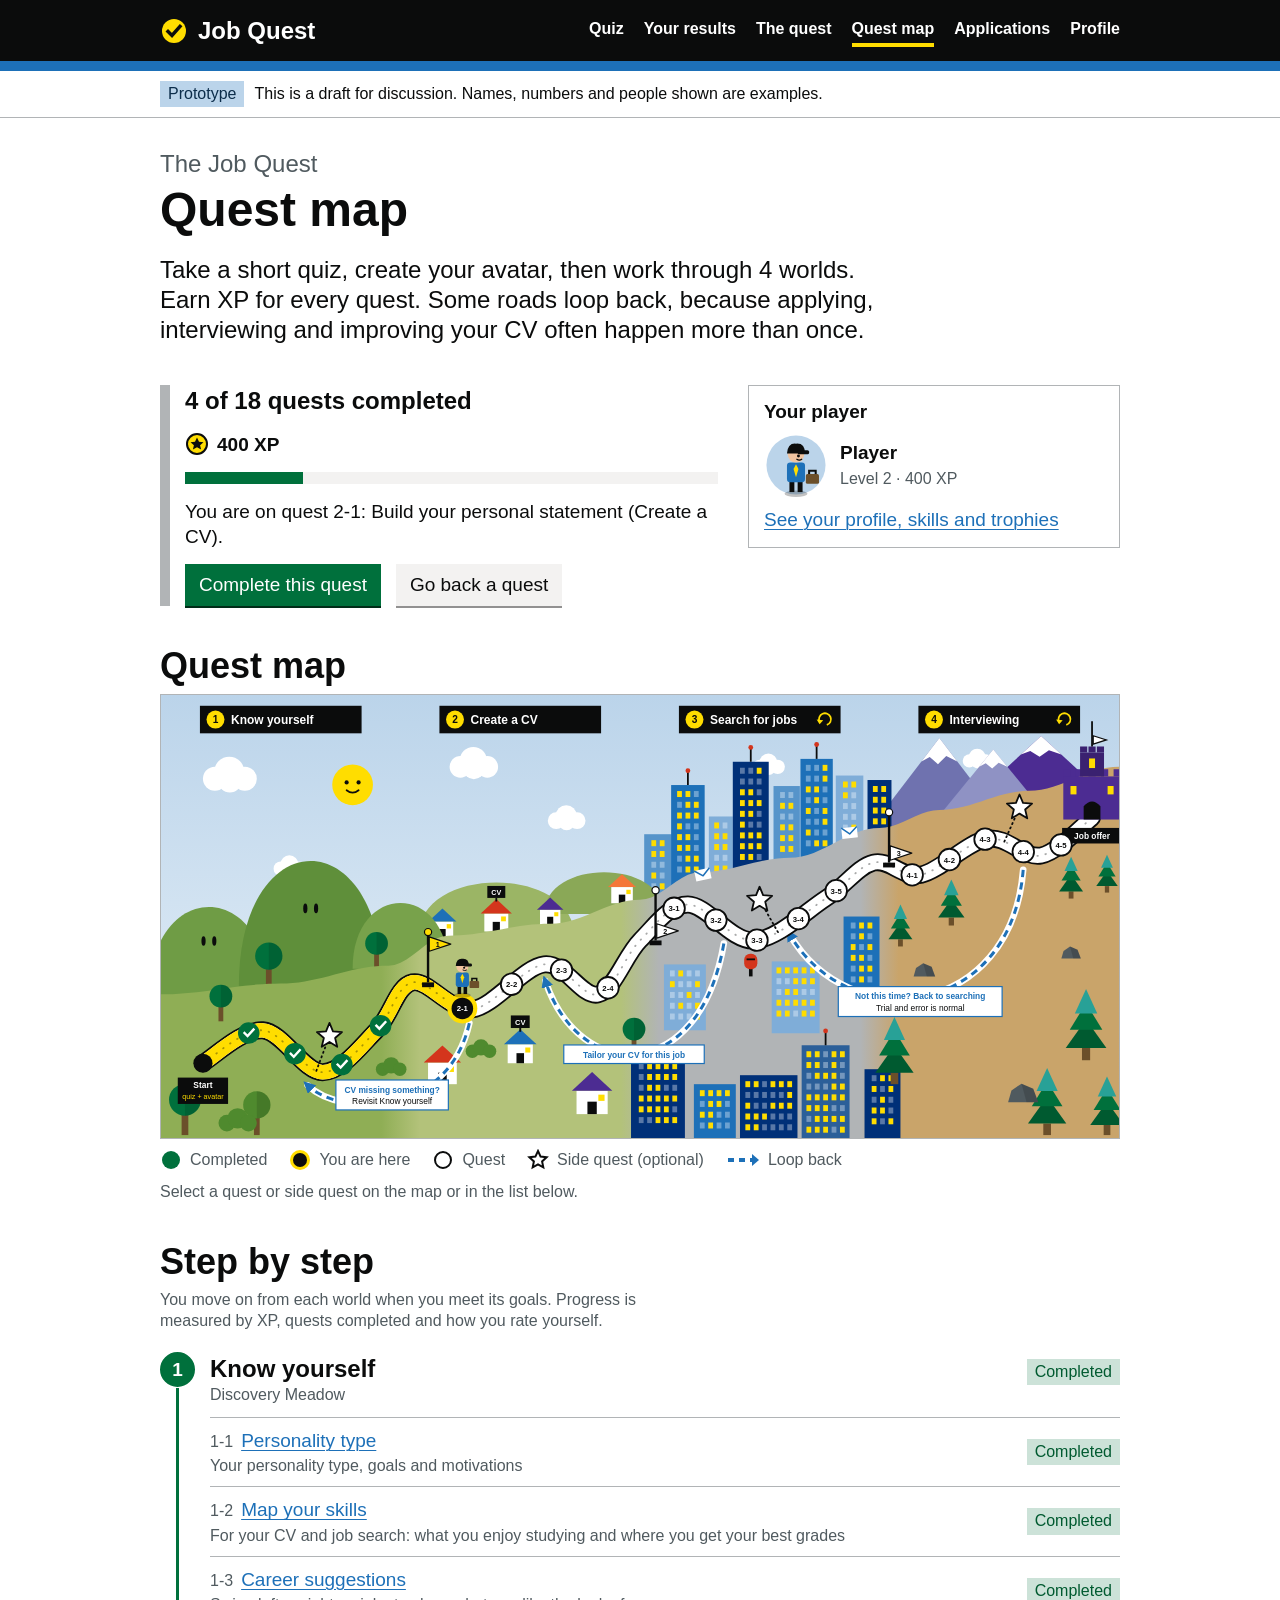
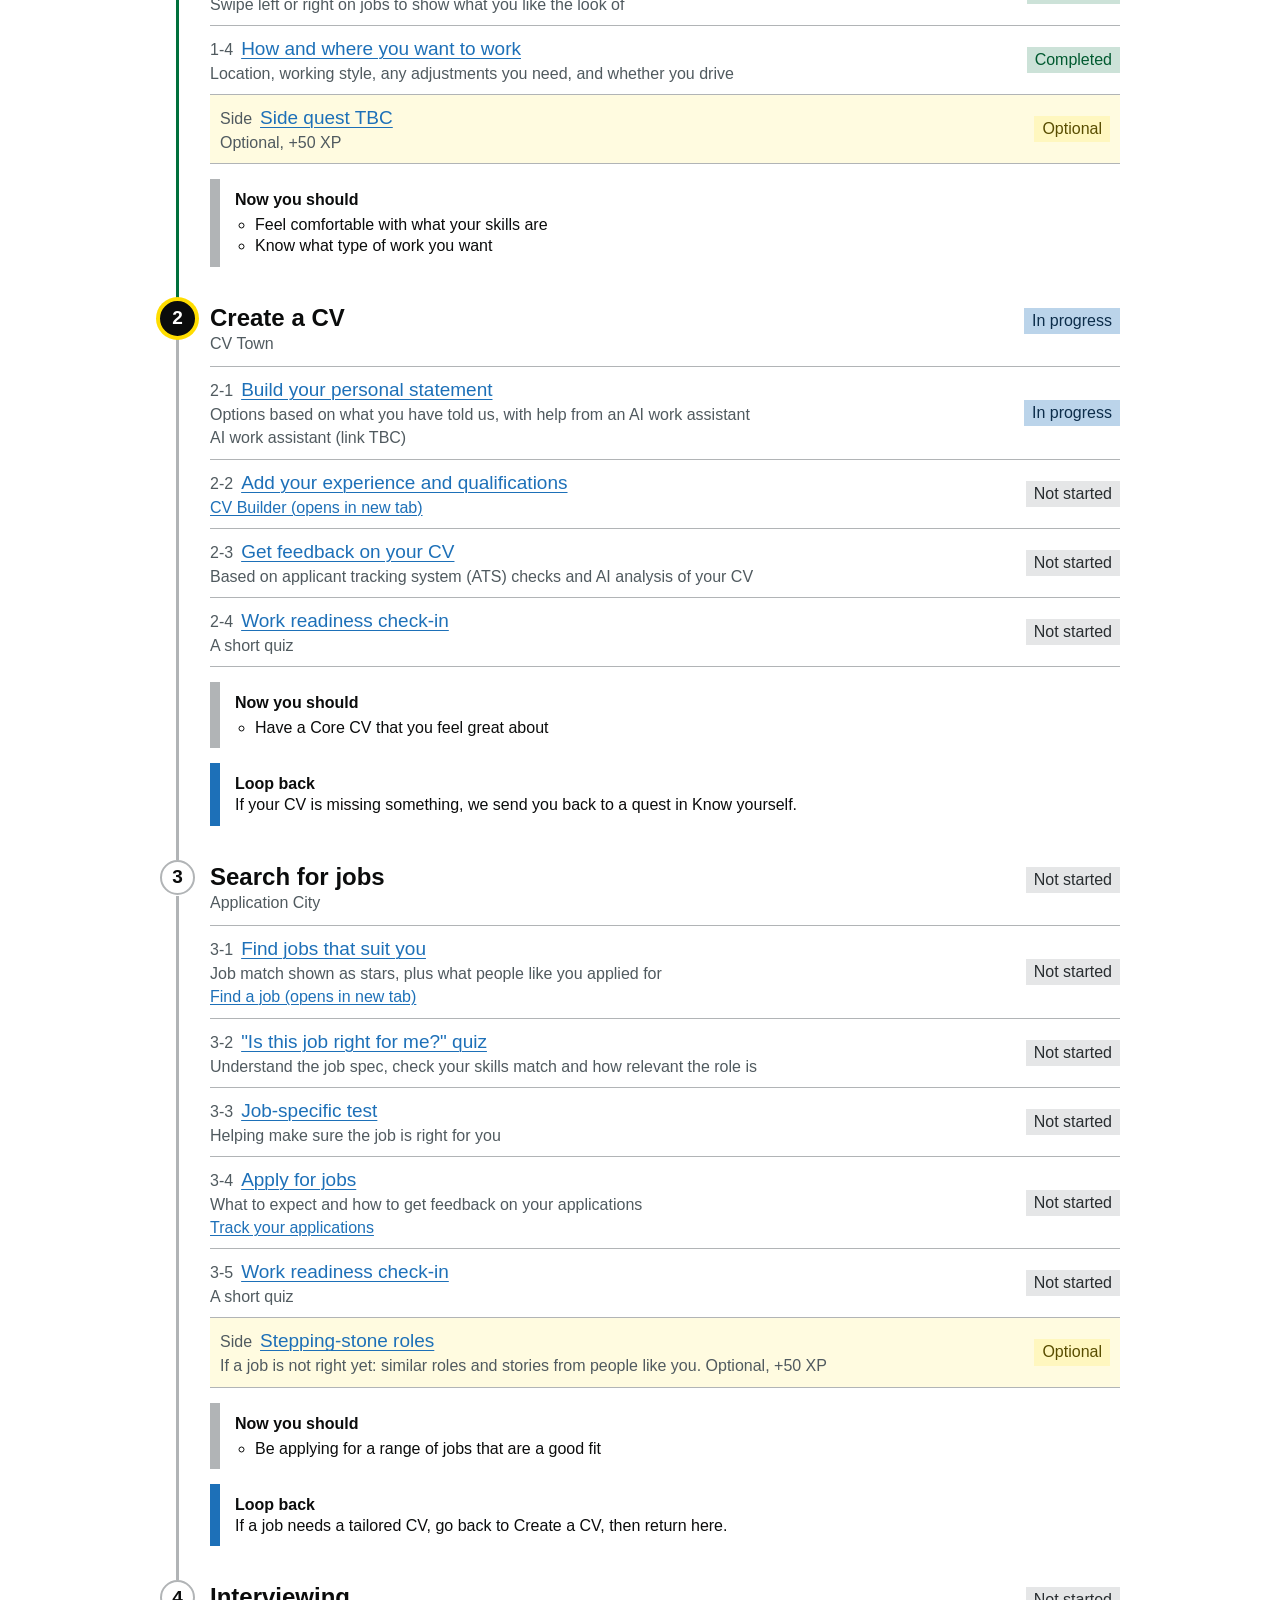
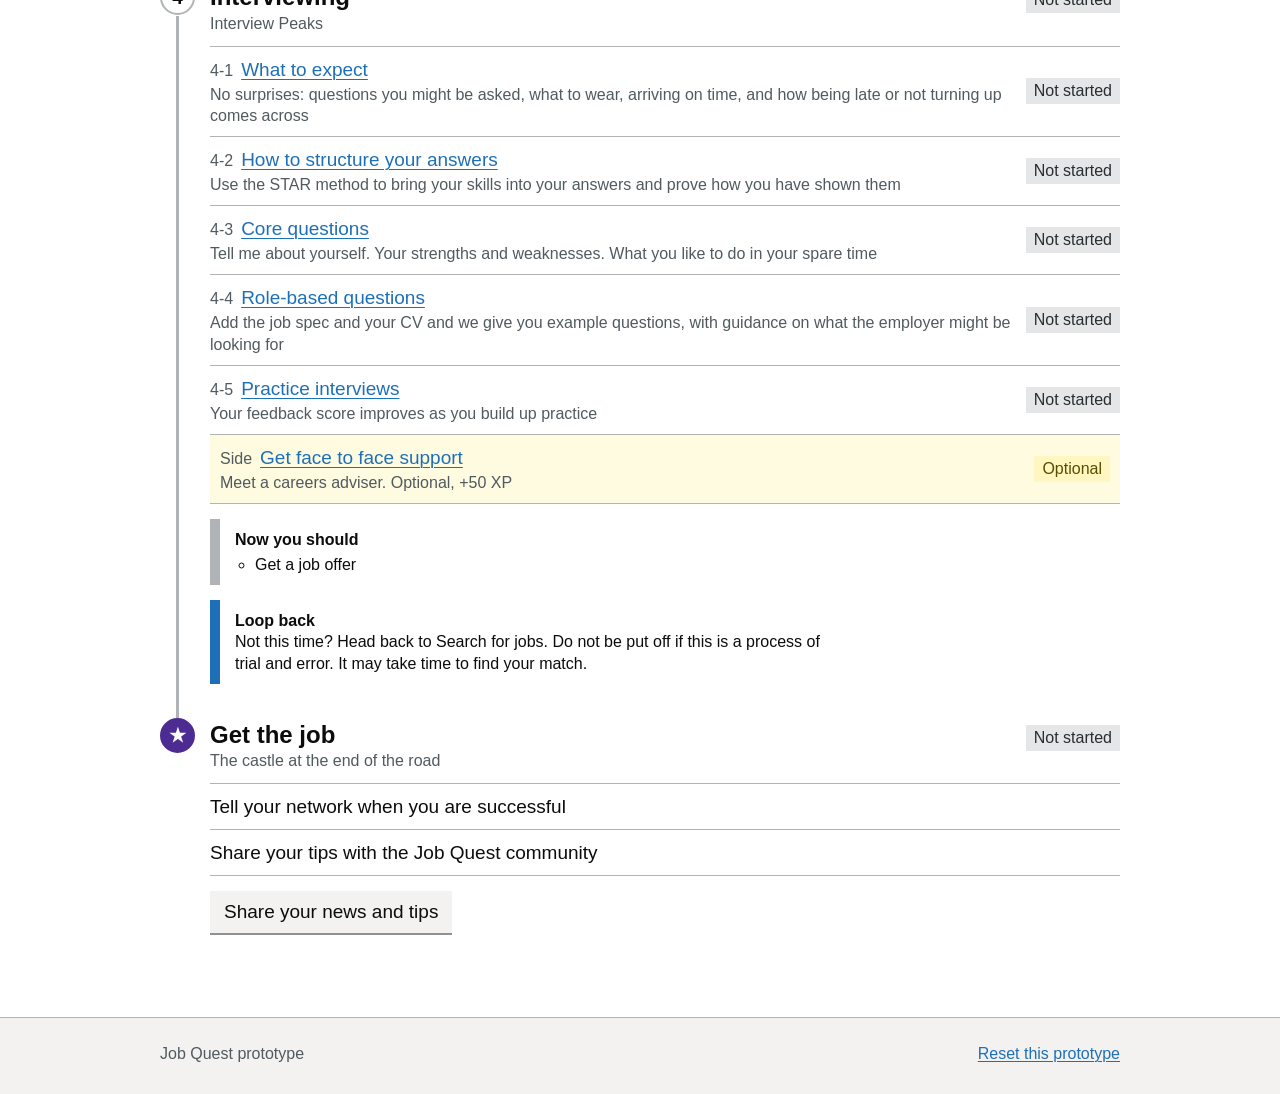
==== map.html @ 482296fd "Add Job Quest prototype Co-Authored-By: Claude Opus 5.5 <noreply@anthropic.com>" ====
<!doctype html>
<html lang="en">
<head>
<meta charset="utf-8">
<meta name="viewport" content="width=device-width, initial-scale=1, viewport-fit=cover">
<title>Quest map – Job Quest</title>
<link rel="stylesheet" href="jq.css">
<style>
/* Layout: public-service style page — black header bar, single column; "before the quest" flow, progress + leaderboard, illustrated map with loop roads, then step-by-step list. Single light theme by design. */
:root {
  --text: #0b0c0c;
  --secondary: #505a5f;
  --border: #b1b4b6;
  --bg-grey: #f3f2f1;
  --white: #ffffff;
  --link: #1d70b8;
  --focus: #ffdd00;
  --green: #00703c;
  --green-shadow: #002d18;
  --font: arial, 'Helvetica Neue', Helvetica, sans-serif;
  color-scheme: light;
}
* { box-sizing: border-box; }
body { background: var(--white); color: var(--text); font-family: var(--font); font-size: 19px; line-height: 1.32; -webkit-font-smoothing: antialiased; }
.width { max-width: 1020px; margin: 0 auto; padding-left: max(15px, env(safe-area-inset-left, 0px)); padding-right: max(15px, env(safe-area-inset-right, 0px)); }
@media (min-width: 641px) { .width { padding-left: max(30px, env(safe-area-inset-left, 0px)); padding-right: max(30px, env(safe-area-inset-right, 0px)); } }

.header { background: var(--text); color: var(--white); border-bottom: 10px solid var(--link); }
.header .width { padding-block: 14px; display: flex; flex-wrap: wrap; align-items: center; justify-content: space-between; gap: 6px 20px; }
.service { font-weight: 700; font-size: 24px; color: var(--white); display: flex; align-items: center; gap: 10px; }
.service svg { flex: none; }
.header nav { font-size: 16px; font-weight: 700; }

.phase { border-bottom: 1px solid var(--border); }
.phase .width { padding-block: 10px; display: flex; gap: 10px; align-items: baseline; font-size: 16px; }
.tag { display: inline-block; font-size: 16px; font-weight: 400; padding: 2px 8px 3px; white-space: nowrap; }
.tag.blue { background: #bbd4ea; color: #0c2d4a; }
.tag.green { background: #cce2d8; color: #005a30; }
.tag.grey { background: #e5e6e7; color: #282d30; }
.tag.yellow { background: #fff7bf; color: #594d00; }
.tag.purple { background: #dbd5e9; color: #3d2375; }

main .width { padding-block: 30px 50px; display: grid; gap: 40px; }
section { min-width: 0; }
.caption { color: var(--secondary); font-size: 24px; margin: 0 0 5px; }
h1 { font-size: clamp(32px, 5vw, 48px); line-height: 1.05; margin: 0 0 20px; font-weight: 700; text-wrap: balance; }
h2 { font-size: clamp(24px, 3.5vw, 36px); margin: 0 0 8px; line-height: 1.1; text-wrap: balance; }
.lead { font-size: 24px; line-height: 1.25; margin: 0; max-width: 30em; }
p { margin: 0; max-width: 34em; }
.body-s { font-size: 16px; color: var(--secondary); }

/* Before the quest */
.pre { list-style: none; margin: 20px 0 0; padding: 0; display: grid; grid-template-columns: repeat(auto-fit, minmax(170px, 1fr)); gap: 15px; counter-reset: pre; }
.pre > li { border-top: 5px solid var(--link); background: var(--bg-grey); padding: 12px 15px 15px; display: grid; gap: 6px; align-content: start; min-width: 0; }
.pre > li::before { counter-increment: pre; content: counter(pre); font-weight: 700; font-size: 16px; color: var(--secondary); }
.pre h3 { margin: 0; font-size: 19px; }
.pre p { font-size: 16px; }
.pre li.wide { grid-column: span 2; }
@media (max-width: 640px) { .pre li.wide { grid-column: auto; } }
.routes { list-style: none; margin: 4px 0 0; padding: 0; display: grid; gap: 6px; font-size: 16px; }
.routes li { background: var(--white); padding: 6px 10px; border-left: 4px solid var(--border); }
.routes li.quest { border-left-color: var(--focus); font-weight: 700; }
.routes span { display: block; font-weight: 400; color: var(--secondary); font-size: 14px; }

/* Progress + leaderboard */
.status { display: grid; grid-template-columns: minmax(0, 3fr) minmax(0, 2fr); gap: 30px; align-items: start; }
@media (max-width: 760px) { .status { grid-template-columns: 1fr; } }
.progress { display: grid; gap: 15px; padding-left: 15px; border-left: 10px solid var(--border); }
.progress strong.big { font-size: 24px; }
.xp { display: inline-flex; gap: 8px; align-items: center; font-weight: 700; }
.meter { height: 12px; background: var(--bg-grey); }
.meter i { display: block; height: 100%; background: var(--green); transition: width .4s ease; }
.buttons { display: flex; flex-wrap: wrap; gap: 15px; }
.btn { font-family: var(--font); font-size: 19px; line-height: 1.2; padding: 8px 12px 7px; border: 2px solid transparent; border-radius: 0; color: var(--white); background: var(--green); box-shadow: 0 2px 0 var(--green-shadow); cursor: pointer; }
.btn:hover { background: #005a30; }
.btn.secondary { background: var(--bg-grey); color: var(--text); box-shadow: 0 2px 0 #929191; }
.btn.secondary:hover { background: #dbdad9; }
.btn:active { transform: translateY(2px); box-shadow: none; }
.btn:disabled { opacity: .5; cursor: not-allowed; }
.btn:focus-visible { outline: 3px solid transparent; background: var(--focus); color: var(--text); box-shadow: 0 2px 0 var(--text); border-color: var(--focus); }

.board { border: 1px solid var(--border); padding: 15px; display: grid; gap: 10px; }
.board-head { display: flex; justify-content: space-between; align-items: baseline; gap: 10px; }
.board h3 { margin: 0; font-size: 19px; }
.board table { width: 100%; border-collapse: collapse; font-size: 16px; font-variant-numeric: tabular-nums; }
.board th, .board td { text-align: left; padding: 6px 4px; border-bottom: 1px solid var(--border); }
.board th { font-weight: 700; }
.board td.n, .board th.n { text-align: right; }
.board tr.you td { font-weight: 700; background: #fff7bf; }
.feed { list-style: none; margin: 0; padding: 0; font-size: 14px; color: var(--secondary); display: grid; gap: 4px; }

/* Map */
.map { border: 1px solid var(--border); }
.map-scroll { overflow-x: auto; -webkit-overflow-scrolling: touch; }
.map svg { display: block; width: 100%; min-width: 900px; height: auto; }
.key { display: flex; flex-wrap: wrap; gap: 8px 22px; font-size: 16px; color: var(--secondary); margin-top: 10px; }
.key span { display: inline-flex; gap: 8px; align-items: center; }
.node { cursor: pointer; }
.node:focus { outline: none; }
.node:focus-visible .ring { stroke: var(--text); stroke-width: 4; }
.hero-bob { animation: bob .9s ease-in-out infinite alternate; }
@keyframes bob { from { transform: translateY(0); } to { transform: translateY(-4px); } }

/* Step by step */
.steps { list-style: none; margin: 20px 0 0; padding: 0; }
.step { position: relative; padding: 0 0 34px 50px; }
.step::before { content: ''; position: absolute; left: 16px; top: 36px; bottom: 0; width: 3px; background: var(--border); }
.step:last-child::before { display: none; }
.step.done::before { background: var(--green); }
.num { position: absolute; left: 0; top: 0; width: 35px; height: 35px; border-radius: 50%; border: 2px solid var(--border); background: var(--white); display: grid; place-items: center; font-weight: 700; font-size: 19px; }
.step.done .num { background: var(--green); border-color: var(--green); color: var(--white); }
.step.now .num { background: var(--text); border-color: var(--text); color: var(--white); box-shadow: 0 0 0 4px var(--focus); }
.step.final .num { background: #4c2c92; border-color: #4c2c92; color: var(--white); }
.step-head { display: flex; flex-wrap: wrap; align-items: baseline; justify-content: space-between; gap: 6px 15px; min-height: 35px; padding-top: 3px; }
.step h3 { margin: 0; font-size: 24px; }
.place { color: var(--secondary); font-size: 16px; margin-top: 2px; }
.tasks { list-style: none; margin: 12px 0 0; padding: 0; border-top: 1px solid var(--border); }
.tasks li { display: flex; flex-wrap: wrap; justify-content: space-between; align-items: center; gap: 6px 15px; padding: 10px 0; border-bottom: 1px solid var(--border); }
.tasks li > span { min-width: 0; flex: 1 1 260px; }
.task-note { display: block; font-size: 16px; color: var(--secondary); margin-top: 2px; }
.tasks li.side { background: #fffbe0; padding-left: 10px; padding-right: 10px; }
.linkbtn { font: inherit; background: none; border: 0; padding: 0; color: var(--link); text-decoration: underline; text-underline-offset: .15em; text-decoration-thickness: 1px; cursor: pointer; text-align: left; }
.linkbtn:hover { color: #003078; text-decoration-thickness: 3px; }
.linkbtn:focus-visible { outline: 3px solid transparent; background: var(--focus); color: var(--text); box-shadow: 0 -2px var(--focus), 0 4px var(--text); text-decoration: none; }
.code { color: var(--secondary); font-size: 16px; margin-right: 8px; font-variant-numeric: tabular-nums; }
.inset { margin-top: 15px; padding: 10px 15px; border-left: 10px solid var(--border); font-size: 16px; }
.inset strong { display: block; margin-bottom: 4px; font-size: 16px; }
.inset ul { margin: 0; padding-left: 20px; }
.inset.loop { border-left-color: var(--link); }

.footer { background: var(--bg-grey); border-top: 1px solid var(--border); }
.footer .width { padding-block: 25px 30px; font-size: 16px; color: var(--secondary); }

@media (prefers-reduced-motion: reduce) { .hero-bob { animation: none; } .meter i { transition: none; } }
</style>
</head>
<body>

<div id="jq-top"></div>

<main>
  <div class="width">
    <div>
      <p class="caption">The Job Quest</p>
      <h1>Quest map</h1>
      <p class="lead">Take a short quiz, create your avatar, then work through 4 worlds. Earn XP for every quest. Some roads loop back, because applying, interviewing and improving your CV often happen more than once.</p>
    </div>

    <section class="status" aria-label="Your progress">
      <div class="progress" aria-live="polite">
        <strong class="big" id="p-count">4 of 16 quests completed</strong>
        <span class="xp"><svg width="24" height="24" viewBox="0 0 24 24" aria-hidden="true"><circle cx="12" cy="12" r="10" fill="#ffdd00" stroke="#0b0c0c" stroke-width="2"/><path d="M12 5.5l2 4.2 4.5.5-3.4 3 1 4.4-4.1-2.3-4.1 2.3 1-4.4-3.4-3 4.5-.5z" fill="#0b0c0c"/></svg><span id="p-xp">400 XP</span></span>
        <div class="meter" aria-hidden="true"><i id="meter"></i></div>
        <p id="p-now">You are on quest 2-1.</p>
        <div class="buttons">
          <button class="btn" id="next" type="button">Complete this quest</button>
          <button class="btn secondary" id="prev" type="button">Go back a quest</button>
        </div>
      </div>
      <div class="board">
        <div class="board-head"><h3>Your player</h3></div>
        <div id="mini"></div>
        <a href="profile.html">See your profile, skills and trophies</a>
      </div>
    </section>

    <section aria-labelledby="map-h">
      <h2 id="map-h">Quest map</h2>
      <div class="map">
        <div class="map-scroll">
          <svg id="map" viewBox="0 0 1600 740" role="img" aria-label="Illustrated map of the job seeking journey through Know yourself, Create a CV, Search for jobs and Interviewing to a job offer, with loop roads from Interviewing back to Search for jobs, from Search for jobs back to Create a CV, and from Create a CV back to Know yourself"></svg>
        </div>
      </div>
      <div class="key" aria-hidden="true">
        <span><svg width="22" height="22"><circle cx="11" cy="11" r="9" fill="#00703c"/></svg>Completed</span>
        <span><svg width="22" height="22"><circle cx="11" cy="11" r="10" fill="#ffdd00"/><circle cx="11" cy="11" r="7" fill="#0b0c0c"/></svg>You are here</span>
        <span><svg width="22" height="22"><circle cx="11" cy="11" r="8" fill="#fff" stroke="#0b0c0c" stroke-width="2"/></svg>Quest</span>
        <span><svg width="22" height="22"><path d="M11 2l2.6 5.6 6 .7-4.5 4.1 1.2 6-5.3-3-5.3 3 1.2-6L2.4 8.3l6-.7z" fill="#fff" stroke="#0b0c0c" stroke-width="2"/></svg>Side quest (optional)</span>
        <span><svg width="34" height="22"><path d="M2 11h26" stroke="#1d70b8" stroke-width="4" stroke-dasharray="6 5"/><path d="M26 5l7 6-7 6z" fill="#1d70b8"/></svg>Loop back</span>
      </div>
      <p class="body-s" style="margin-top:10px">Select a quest or side quest on the map or in the list below.</p>
    </section>

    <section aria-labelledby="steps-h">
      <h2 id="steps-h">Step by step</h2>
      <p class="body-s">You move on from each world when you meet its goals. Progress is measured by XP, quests completed and how you rate yourself.</p>
      <ol class="steps" id="steps"></ol>
    </section>
  </div>
</main>

<div id="jq-foot"></div>

<script src="jq.js"></script>
</body>
</html>
<script>
JQ.chrome('map.html');
/* ---- Edit the journey here. Add, remove or rename quests and the map re-spaces itself. ---- */
const WORLDS = JQ.WORLDS;
const FINISH = 'Job offer';
const XP_QUEST = 100, XP_SIDE = 50;

const BLACK = '#0b0c0c', YELLOW = '#ffdd00', GREEN = '#00703c', RED = '#d4351c', BLUE = '#1d70b8', PURPLE = '#4c2c92';
const FONT = "arial, 'Helvetica Neue', Helvetica, sans-serif";
const svg = document.getElementById('map');
const esc = s => String(s).replace(/&/g, '&amp;').replace(/</g, '&lt;').replace(/"/g, '&quot;');

const ROUTE = [
  [70, 615], [170, 560], [270, 630], [360, 560],
  [420, 480], [520, 525], [640, 450], [730, 500],
  [800, 410], [880, 350], [990, 410], [1110, 340],
  [1190, 280], [1270, 300], [1380, 240], [1470, 268],
  [1555, 205]
];
const TERRAIN = [[0,500],[200,482],[380,452],[480,402],[650,382],[800,342],[900,296],[1050,272],[1200,222],[1300,192],[1450,160],[1600,120]];
function topY(x) {
  for (let i = 0; i < TERRAIN.length - 1; i++) {
    const [x0, y0] = TERRAIN[i], [x1, y1] = TERRAIN[i + 1];
    if (x >= x0 && x <= x1) { const t = (1 - Math.cos(Math.PI * (x - x0) / (x1 - x0))) / 2; return y0 + (y1 - y0) * t; }
  }
  return TERRAIN[TERRAIN.length - 1][1];
}
function rng(seed) { return () => { seed |= 0; seed = seed + 0x6D2B79F5 | 0; let t = Math.imul(seed ^ seed >>> 15, 1 | seed); t = t + Math.imul(t ^ t >>> 7, 61 | t) ^ t; return ((t ^ t >>> 14) >>> 0) / 4294967296; }; }
const rand = rng(1215);

/* ---------- Flat scenery ---------- */
const puff = (x, y, s, fill, parts) => parts.map(([dx, dy, r]) => `<circle cx="${x + dx * s}" cy="${y + dy * s}" r="${r * s}" fill="${fill}"/>`).join('');
const cloud = (x, y, s = 1) => puff(x, y, s, '#ffffff', [[0,0,20],[24,-12,25],[50,0,20],[25,4,19]]);
const bush = (x, y, s = 1, fill = '#4f8a2e') => puff(x, y, s, fill, [[0,0,14],[18,-8,17],[36,0,14]]);
function hill(x, base, w, h, fill, eyes) {
  const k = h * 1.33;
  let g = `<path d="M${x - w/2},${base} C${x - w/2},${base - k} ${x + w/2},${base - k} ${x + w/2},${base} Z" fill="${fill}"/>`;
  if (eyes) g += `<ellipse cx="${x - 9}" cy="${base - h * .62}" rx="3.5" ry="8" fill="${BLACK}"/><ellipse cx="${x + 9}" cy="${base - h * .62}" rx="3.5" ry="8" fill="${BLACK}"/>`;
  return g;
}
const tree = (x, y, s = 1, fill = GREEN) => `<g transform="translate(${x},${y}) scale(${s})"><rect x="-4" y="-26" width="8" height="26" fill="#6b4f2a"/><circle cx="0" cy="-42" r="19" fill="${fill}"/><path d="M0,-61 A19,19 0 0 1 0,-23 Z" fill="#000" opacity=".12"/></g>`;
const pine = (x, y, s = 1) => `<g transform="translate(${x},${y}) scale(${s})"><rect x="-4" y="-12" width="8" height="12" fill="#6b4f2a"/><polygon points="-20,-12 0,-40 20,-12" fill="#005a30"/><polygon points="-16,-30 0,-56 16,-30" fill="${GREEN}"/><polygon points="-11,-46 0,-70 11,-46" fill="#28a197"/></g>`;
function house(x, y, s = 1, roof = RED, sign) {
  let g = `<g transform="translate(${x},${y}) scale(${s})"><rect x="-20" y="-30" width="40" height="30" fill="#ffffff"/><polygon points="-26,-30 0,-54 26,-30" fill="${roof}"/><rect x="-6" y="-16" width="12" height="16" fill="${BLACK}"/><rect x="8" y="-25" width="8" height="8" fill="${YELLOW}"/>`;
  if (sign) g += `<line x1="0" y1="-56" x2="0" y2="-50" stroke="${BLACK}" stroke-width="3"/><rect x="-15" y="-76" width="30" height="20" fill="${BLACK}"/><text x="0" y="-61" font-family="${FONT}" font-weight="700" font-size="12" text-anchor="middle" fill="#ffffff">${sign}</text>`;
  return g + '</g>';
}
function building(x, base, w, h, fill) {
  let g = `<rect x="${x - w/2}" y="${base - h}" width="${w}" height="${h}" fill="${fill}"/>`;
  const cols = Math.max(1, Math.floor((w - 10) / 14)), rows = Math.max(1, Math.floor((h - 16) / 18));
  const startX = x - (cols * 14 - 6) / 2;
  for (let r = 0; r < rows; r++) for (let c = 0; c < cols; c++) {
    const lit = rand() > .4;
    g += `<rect x="${startX + c * 14}" y="${base - h + 10 + r * 18}" width="8" height="10" fill="${lit ? YELLOW : '#ffffff'}" opacity="${lit ? 1 : .35}"/>`;
  }
  if (h > 150) g += `<line x1="${x}" y1="${base - h}" x2="${x}" y2="${base - h - 22}" stroke="${BLACK}" stroke-width="3"/><circle cx="${x}" cy="${base - h - 24}" r="4" fill="${RED}"/>`;
  return g;
}
function mountain(x, base, w, h, fill) {
  const ty = base - h;
  return `<polygon points="${x - w/2},${base} ${x},${ty} ${x + w/2},${base}" fill="${fill}"/>` +
    `<polygon points="${x - w*.13},${ty + h*.26} ${x},${ty} ${x + w*.13},${ty + h*.26} ${x + w*.05},${ty + h*.2} ${x - w*.01},${ty + h*.29} ${x - w*.07},${ty + h*.21}" fill="#ffffff"/>`;
}
const rock = (x, y, s = 1) => `<g transform="translate(${x},${y}) scale(${s})"><path d="M-18,0 L-14,-14 L-2,-22 L12,-16 L18,0 Z" fill="#505a5f"/><path d="M-2,-22 L12,-16 L18,0 L4,0 Z" fill="#000" opacity=".15"/></g>`;
const postbox = (x, y) => `<g transform="translate(${x},${y})"><rect x="-3" y="-14" width="6" height="14" fill="${BLACK}"/><rect x="-11" y="-38" width="22" height="26" rx="10" fill="${RED}"/><rect x="-7" y="-30" width="14" height="3" fill="${BLACK}"/></g>`;
const envelope = (x, y, r = 0) => `<g transform="translate(${x},${y}) rotate(${r})"><rect x="-13" y="-9" width="26" height="18" fill="#ffffff"/><path d="M-13,-9 L0,2 L13,-9" fill="none" stroke="${BLUE}" stroke-width="2.5" stroke-linejoin="round"/></g>`;
const sun = (x, y) => `<circle cx="${x}" cy="${y}" r="34" fill="${YELLOW}"/><circle cx="${x - 10}" cy="${y - 4}" r="3.5" fill="${BLACK}"/><circle cx="${x + 10}" cy="${y - 4}" r="3.5" fill="${BLACK}"/><path d="M${x - 10},${y + 9} Q${x},${y + 17} ${x + 10},${y + 9}" fill="none" stroke="${BLACK}" stroke-width="3" stroke-linecap="round"/>`;
function starPts(cx, cy, R, r = R * .45) {
  let p = [];
  for (let i = 0; i < 10; i++) { const a = -Math.PI / 2 + i * Math.PI / 5, rr = i % 2 ? r : R; p.push(`${(cx + rr * Math.cos(a)).toFixed(1)},${(cy + rr * Math.sin(a)).toFixed(1)}`); }
  return p.join(' ');
}

function castle(x, base, raised) {
  const b = PURPLE, d = '#3a2170';
  let g = `<g transform="translate(${x},${base})">`;
  g += `<rect x="-48" y="-72" width="96" height="72" fill="${b}"/>`;
  for (let i = 0; i < 5; i++) g += `<rect x="${-48 + i * 21}" y="-84" width="12" height="12" fill="${b}"/>`;
  g += `<rect x="-20" y="-112" width="40" height="40" fill="${d}"/>`;
  for (let i = 0; i < 3; i++) g += `<rect x="${-20 + i * 14}" y="-122" width="12" height="10" fill="${d}"/>`;
  g += `<path d="M-14,0 L-14,-22 Q0,-38 14,-22 L14,0 Z" fill="${BLACK}"/>`;
  g += `<rect x="-36" y="-56" width="10" height="14" fill="${YELLOW}"/><rect x="26" y="-56" width="10" height="14" fill="${YELLOW}"/><rect x="-5" y="-102" width="10" height="16" fill="${YELLOW}"/>`;
  g += `<line x1="0" y1="-122" x2="0" y2="-164" stroke="${BLACK}" stroke-width="3"/>`;
  g += raised ? `<polygon points="2,-164 34,-154 2,-144" fill="${YELLOW}" stroke="${BLACK}" stroke-width="2"/>` : `<polygon points="2,-140 24,-133 2,-126" fill="#ffffff" stroke="${BLACK}" stroke-width="2"/>`;
  return g + '</g>';
}
function flagpole(x, y, raised, n) {
  const fy = raised ? -82 : -34;
  return `<g transform="translate(${x},${y})"><rect x="-10" y="-6" width="20" height="8" fill="${BLACK}"/>` +
    `<line x1="0" y1="-6" x2="0" y2="-86" stroke="${BLACK}" stroke-width="4"/><circle cx="0" cy="-90" r="6" fill="${raised ? YELLOW : '#ffffff'}" stroke="${BLACK}" stroke-width="2"/>` +
    `<polygon points="2,${fy} 38,${fy + 12} 2,${fy + 24}" fill="${raised ? YELLOW : '#ffffff'}" stroke="${BLACK}" stroke-width="2" stroke-linejoin="round"/>` +
    `<text x="13" y="${fy + 17}" font-family="${FONT}" font-weight="700" font-size="12" fill="${BLACK}">${n}</text></g>`;
}
function banner(cx, n, name, loop) {
  const w = 270, h = 46, x = cx - w / 2, y = 18;
  let g = `<rect x="${x}" y="${y}" width="${w}" height="${h}" fill="${BLACK}"/>` +
    `<circle cx="${x + 26}" cy="${y + h/2}" r="15" fill="${YELLOW}"/>` +
    `<text x="${x + 26}" y="${y + h/2 + 6}" font-family="${FONT}" font-weight="700" font-size="17" text-anchor="middle" fill="${BLACK}">${n}</text>` +
    `<text x="${x + 52}" y="${y + h/2 + 7}" font-family="${FONT}" font-weight="700" font-size="20" fill="#ffffff">${name}</text>`;
  if (loop) g += `<g transform="translate(${x + w - 26},${y + h/2})"><path d="M-9,4 A10,10 0 1 1 3,9" fill="none" stroke="${YELLOW}" stroke-width="3"/><path d="M-14,0 L-9,8 L-3,1 Z" fill="${YELLOW}"/></g>`;
  return g;
}
function hero(x, y) {
  return `<g transform="translate(${x},${y - 18})"><g class="hero-bob">` + JQ.figure(JQ.avatar()) + `</g></g>`;
}

/* Loop roads: dashed blue arcs back to an earlier world */
const LOOPS = [
  { d: 'M1440,292 C1420,540 1150,570 1050,400', label: ['Not this time? Back to searching', 'Trial and error is normal'], at: [1268, 512] },
  { d: 'M940,415 C900,650 700,650 642,478', label: ['Tailor your CV for this job'], at: [790, 600] },
  { d: 'M515,548 C480,705 300,705 245,652', label: ['CV missing something?', 'Revisit Know yourself'], at: [386, 668] },
];
function pill(cx, cy, lines) {
  const w = Math.max(...lines.map(l => l.length)) * 7.8 + 24, h = lines.length * 19 + 12;
  let g = `<rect x="${cx - w/2}" y="${cy - h/2}" width="${w}" height="${h}" fill="#ffffff" stroke="${BLUE}" stroke-width="2"/>`;
  lines.forEach((l, i) => g += `<text x="${cx}" y="${cy - h/2 + 21 + i * 19}" font-family="${FONT}" font-weight="${i ? 400 : 700}" font-size="14" text-anchor="middle" fill="${i ? BLACK : BLUE}">${l}</text>`);
  return g;
}

/* ---------- Road geometry ---------- */
function seg(i) {
  const p0 = ROUTE[Math.max(0, i - 1)], p1 = ROUTE[i], p2 = ROUTE[i + 1], p3 = ROUTE[Math.min(ROUTE.length - 1, i + 2)];
  const c1 = [p1[0] + (p2[0] - p0[0]) / 6, p1[1] + (p2[1] - p0[1]) / 6];
  const c2 = [p2[0] - (p3[0] - p1[0]) / 6, p2[1] - (p3[1] - p1[1]) / 6];
  return `C${c1[0].toFixed(1)},${c1[1].toFixed(1)} ${c2[0].toFixed(1)},${c2[1].toFixed(1)} ${p2[0]},${p2[1]}`;
}
const worldD = WORLDS.map((_, k) => { let d = `M${ROUTE[4 * k][0]},${ROUTE[4 * k][1]}`; for (let i = 4 * k; i < 4 * k + 4; i++) d += ' ' + seg(i); return d; });
const fullD = `M${ROUTE[0][0]},${ROUTE[0][1]} ` + ROUTE.slice(0, -1).map((_, i) => seg(i)).join(' ');

function groundPath() { let d = `M0,${topY(0)}`; for (let x = 10; x <= 1600; x += 10) d += ` L${x},${topY(x).toFixed(1)}`; return d; }
function staticLayer() {
  const T = topY;
  let g = `<defs><linearGradient id="sky" x1="0" y1="0" x2="0" y2="1"><stop offset="0" stop-color="#bbd4ea"/><stop offset="1" stop-color="#eaf2f9"/></linearGradient>` +
    `<linearGradient id="ground" x1="0" y1="0" x2="1" y2="0">` +
    WORLDS.map((w, k) => `<stop offset="${k / 4 + (k ? .02 : 0)}" stop-color="${w.ground}"/><stop offset="${(k + 1) / 4 - (k < 3 ? .02 : 0)}" stop-color="${w.ground}"/>`).join('') +
    `</linearGradient><marker id="arrow" viewBox="0 0 10 10" refX="5" refY="5" markerWidth="4" markerHeight="4" orient="auto-start-reverse"><path d="M0,0 L10,5 L0,10 z" fill="${BLUE}"/></marker></defs>`;
  g += `<rect width="1600" height="740" fill="url(#sky)"/>`;
  g += sun(320, 150);
  g += cloud(90, 140) + cloud(500, 120, .9) + cloud(660, 210, .7) + cloud(1000, 120, .6) + cloud(1350, 110, .55) + cloud(200, 290, .6);

  g += mountain(1300, T(1300) + 30, 230, 150, '#6f72af') + mountain(1470, T(1470) + 30, 260, 120, PURPLE) + mountain(1390, T(1390) + 30, 180, 110, '#8f92c4');
  [[830,46,120,'#5694ca'],[880,56,170,BLUE],[935,40,110,'#7fadd8'],[985,60,190,'#003078'],[1045,44,140,'#5694ca'],[1095,54,175,BLUE],[1150,46,120,'#7fadd8'],[1200,40,100,'#003078']]
    .forEach(([x, w, h, c]) => { g += building(x, T(x) + 20, w, Math.min(h, T(x) + 20 - 100), c); });
  g += hill(560, T(560) + 10, 260, 90, '#9bb565') + hill(740, T(740) + 10, 200, 70, '#8aa857');
  g += house(470, T(470) + 2, .9, BLUE) + house(560, T(560) + 2, 1, RED, 'CV') + house(650, T(650) + 2, .85, PURPLE) + house(770, T(770) + 2, .9, '#f47738');
  g += hill(80, T(80) + 10, 200, 150, '#6f9c45', true) + hill(250, T(250) + 10, 240, 210, '#5f8f3a', true) + hill(400, T(400) + 10, 160, 110, '#78a24b');
  g += tree(180, T(180) + 4, 1.2) + tree(360, T(360) + 4, 1);

  g += `<path d="${groundPath()} L1600,740 L0,740 Z" fill="url(#ground)"/>`;

  g += tree(100, 545) + tree(40, 735, 1.4) + tree(160, 735, 1.2, '#4f8a2e');
  g += bush(110, 715) + bush(370, 625, .8);
  g += house(470, 650, 1.2, RED) + house(600, 615, 1.05, BLUE, 'CV') + house(720, 700, 1.3, PURPLE);
  g += tree(790, 600) + bush(520, 595, .8);
  [[875,560,70,110,'#7fadd8'],[1060,565,80,120,'#7fadd8'],[1170,520,60,150,BLUE]].forEach(([x, b, w, h, c]) => g += building(x, b, w, h, c));
  [[830,745,90,140,'#003078'],[925,745,70,95,BLUE],[1015,745,96,110,'#003078'],[1110,745,80,160,'#2b5f99'],[1205,745,60,120,'#003078']].forEach(([x, b, w, h, c]) => g += building(x, b, w, h, c));
  g += postbox(985, 470) + envelope(905, 300, -12) + envelope(1150, 230, -6);
  g += pine(1235, 420) + pine(1320, 385, 1.1) + pine(1520, 340) + pine(1580, 330, .9);
  g += pine(1225, 650, 1.6) + pine(1545, 610, 1.7) + pine(1480, 735, 1.6) + pine(1580, 735, 1.4);
  g += rock(1275, 470) + rock(1520, 440, .9) + rock(1440, 680, 1.4);

  // Loop roads (under the main road so their ends tuck in)
  LOOPS.forEach(l => {
    g += `<path d="${l.d}" fill="none" stroke="#ffffff" stroke-width="11" stroke-linecap="round"/>`;
    g += `<path d="${l.d}" fill="none" stroke="${BLUE}" stroke-width="5" stroke-dasharray="12 9" marker-end="url(#arrow)"/>`;
  });

  g += `<path d="${fullD}" fill="none" stroke="${BLACK}" stroke-width="30" stroke-linecap="round"/>`;
  g += `<path d="${fullD}" fill="none" stroke="#ffffff" stroke-width="24" stroke-linecap="round"/>`;
  g += `<path id="trail" d="${fullD}" fill="none" stroke="${YELLOW}" stroke-width="24" stroke-linecap="round"/>`;
  g += `<path d="${fullD}" fill="none" stroke="${BLACK}" stroke-width="3" stroke-linecap="round" stroke-dasharray="1 13" opacity=".35"/>`;
  worldD.forEach((d, k) => g += `<path id="seg-${k}" d="${d}" fill="none" stroke="none"/>`);

  LOOPS.forEach(l => g += pill(l.at[0], l.at[1], l.label));

  const [sx, sy] = ROUTE[0];
  g += `<circle cx="${sx}" cy="${sy}" r="16" fill="${BLACK}"/><rect x="${sx - 42}" y="${sy + 24}" width="84" height="44" fill="${BLACK}"/>` +
    `<text x="${sx}" y="${sy + 42}" font-family="${FONT}" font-weight="700" font-size="14" text-anchor="middle" fill="#ffffff">Start</text>` +
    `<text x="${sx}" y="${sy + 60}" font-family="${FONT}" font-size="12" text-anchor="middle" fill="${YELLOW}">quiz + avatar</text>`;
  WORLDS.forEach((w, k) => g += banner(200 + 400 * k, k + 1, w.name, !!w.loop && k > 1));
  return g;
}
svg.innerHTML = staticLayer() + '<g id="dyn"></g>';

/* ---------- Quest positions ---------- */
const stages = [], sides = [];
const segLen = WORLDS.map((_, k) => document.getElementById('seg-' + k).getTotalLength());
const offsets = segLen.map((_, k) => segLen.slice(0, k).reduce((a, b) => a + b, 0));
WORLDS.forEach((w, k) => {
  const path = document.getElementById('seg-' + k), n = w.stages.length, L = segLen[k];
  w.stages.forEach((st, i) => {
    const local = L * (i + 1) / (n + 1), p = path.getPointAtLength(local);
    stages.push({ world: k, i, name: st.name, x: p.x, y: p.y, at: offsets[k] + local, code: `${k + 1}-${i + 1}` });
  });
  w.side.forEach((sq, j) => {
    const l = L * sq.at, p = path.getPointAtLength(l), q = path.getPointAtLength(Math.min(L, l + 2));
    let nx = -(q.y - p.y), ny = q.x - p.x; const m = Math.hypot(nx, ny) || 1; nx /= m; ny /= m;
    if (ny > 0) { nx = -nx; ny = -ny; }
    sides.push({ world: k, j, name: sq.name, rx: p.x, ry: p.y, x: p.x + nx * 62, y: p.y + ny * 62, id: `s${k}-${j}` });
  });
});
const TOTAL = stages.length;
const trail = document.getElementById('trail');
const fullLen = trail.getTotalLength();

let cur = 4, sideDone = new Set();
try {
  const s = parseInt(localStorage.getItem('jq-gov2-cur'), 10); if (s >= 0 && s <= TOTAL) cur = s;
  const sd = JSON.parse(localStorage.getItem('jq-gov2-side') || '[]'); if (Array.isArray(sd)) sideDone = new Set(sd);
} catch (e) {}

const worldStatus = k => {
  const idx = stages.map((s, i) => s.world === k ? i : -1).filter(i => i >= 0);
  if (idx.every(i => i < cur)) return 'done';
  if (idx.some(i => i <= cur)) return 'now';
  return 'todo';
};
const TAGS = { done: '<strong class="tag green">Completed</strong>', now: '<strong class="tag blue">In progress</strong>', todo: '<strong class="tag grey">Not started</strong>' };
const xp = () => cur * XP_QUEST + sideDone.size * XP_SIDE;


function go(i) { cur = i; render(); }
function toggleSide(id) { sideDone.has(id) ? sideDone.delete(id) : sideDone.add(id); render(); }

function render() {
  try { localStorage.setItem('jq-gov2-cur', cur); localStorage.setItem('jq-gov2-side', JSON.stringify([...sideDone])); } catch (e) {}
  const at = cur >= TOTAL ? fullLen : stages[cur].at;
  trail.setAttribute('stroke-dasharray', `${at} ${fullLen + 40}`);

  let g = '';
  WORLDS.forEach((w, k) => {
    if (k === WORLDS.length - 1) return;
    const [x, y] = ROUTE[4 * (k + 1)];
    g += flagpole(x + 26, y + 6, worldStatus(k) === 'done', k + 1);
  });
  g += castle(1555, 208, cur >= TOTAL);
  g += `<rect x="1505" y="222" width="100" height="26" fill="${cur >= TOTAL ? YELLOW : BLACK}"/><text x="1555" y="240" font-family="${FONT}" font-weight="700" font-size="14" text-anchor="middle" fill="${cur >= TOTAL ? BLACK : '#ffffff'}">${FINISH}</text>`;

  sides.forEach(s => {
    const done = sideDone.has(s.id);
    g += `<line x1="${s.rx}" y1="${s.ry}" x2="${s.x}" y2="${s.y}" stroke="${BLACK}" stroke-width="3" stroke-dasharray="2 6" stroke-linecap="round"/>`;
    g += `<g class="node" data-side="${s.id}" tabindex="0" role="button" aria-label="Side quest: ${esc(s.name)}${done ? ' (completed)' : ''}"><title>Side quest: ${esc(s.name)}</title>`;
    g += `<polygon class="ring" points="${starPts(s.x, s.y, 22)}" fill="${done ? YELLOW : '#ffffff'}" stroke="${BLACK}" stroke-width="3" stroke-linejoin="round"/></g>`;
  });

  stages.forEach((s, idx) => {
    const state = idx < cur ? 'done' : idx === cur ? 'now' : 'todo';
    g += `<g class="node" data-i="${idx}" tabindex="0" role="button" aria-label="Quest ${s.code}: ${esc(s.name)}${state === 'done' ? ' (completed)' : state === 'now' ? ' (you are here)' : ''}"><title>${s.code} ${esc(s.name)}</title>`;
    if (state === 'now') g += `<circle cx="${s.x}" cy="${s.y}" r="25" fill="${YELLOW}"/>`;
    const fill = state === 'done' ? GREEN : state === 'now' ? BLACK : '#ffffff';
    g += `<circle class="ring" cx="${s.x}" cy="${s.y}" r="18" fill="${fill}" stroke="${BLACK}" stroke-width="${state === 'todo' ? 3 : 0}"/>`;
    g += state === 'done'
      ? `<path d="M${s.x - 7},${s.y} l5,5 l10,-11" fill="none" stroke="#ffffff" stroke-width="4" stroke-linecap="square" pointer-events="none"/>`
      : `<text x="${s.x}" y="${s.y + 5}" font-family="${FONT}" font-weight="700" font-size="13" text-anchor="middle" fill="${state === 'now' ? '#ffffff' : BLACK}" pointer-events="none">${s.code}</text>`;
    g += `</g>`;
  });
  const hp = cur >= TOTAL ? { x: 1555, y: 196 } : stages[cur];
  g += `<g pointer-events="none">${hero(hp.x, hp.y - 22)}</g>`;
  document.getElementById('dyn').innerHTML = g;

  // Progress
  document.getElementById('p-count').textContent = `${cur} of ${TOTAL} quests completed`;
  document.getElementById('p-xp').textContent = `${xp()} XP`;
  document.getElementById('meter').style.width = (cur / TOTAL * 100) + '%';
  document.getElementById('p-now').textContent = cur >= TOTAL
    ? 'You have completed every quest. Well done, the job offer is yours.'
    : `You are on quest ${stages[cur].code}: ${stages[cur].name} (${WORLDS[stages[cur].world].name}).`;
  document.getElementById('prev').disabled = cur <= 0;
  document.getElementById('next').disabled = cur >= TOTAL;

  // Player summary
  const av = JQ.avatar();
  document.getElementById('mini').innerHTML = `<div style="display:flex;gap:12px;align-items:center">${JQ.avatarSvg(av, 64, '#bbd4ea')}<div><strong>${JQ.esc(av.name)}</strong><br><span class="body-s">Level ${Math.floor(xp() / JQ.XP_LEVEL) + 1} · ${xp()} XP</span></div></div>`;

  // Step by step
  let idx = 0;
  const steps = WORLDS.map((w, k) => {
    const st = worldStatus(k);
    let items = w.stages.map((q, i) => {
      const my = idx++;
      const s = my < cur ? 'done' : my === cur ? 'now' : 'todo';
      return `<li><span><span class="code">${k + 1}-${i + 1}</span><button class="linkbtn" type="button" data-i="${my}">${esc(q.name)}</button>${q.note ? `<span class="task-note">${esc(q.note)}</span>` : ''}${q.link ? `<span class="task-note">${q.link.href ? `<a href="${q.link.href}"${q.link.internal ? '' : ' target="_blank" rel="noopener"'}>${esc(q.link.text)}${q.link.internal ? '' : ' (opens in new tab)'}</a>` : esc(q.link.text)}</span>` : ''}</span>${TAGS[s]}</li>`;
    }).join('');
    items += w.side.map((q, j) => {
      const id = `s${k}-${j}`, done = sideDone.has(id);
      return `<li class="side"><span><span class="code">Side</span><button class="linkbtn" type="button" data-side="${id}">${esc(q.name)}</button><span class="task-note">${q.note ? esc(q.note) + '. ' : ''}Optional, +${XP_SIDE} XP</span></span>${done ? '<strong class="tag green">Completed</strong>' : '<strong class="tag yellow">Optional</strong>'}</li>`;
    }).join('');
    const gate = `<div class="inset"><strong>Now you should</strong><ul>${w.gate.map(x => `<li>${esc(x)}</li>`).join('')}</ul></div>`;
    const loop = w.loop ? `<div class="inset loop"><strong>Loop back</strong>${esc(w.loop)}</div>` : '';
    return `<li class="step ${st}"><span class="num" aria-hidden="true">${k + 1}</span><div class="step-head"><div><h3>${w.name}</h3><div class="place">${w.place}${w.owner ? ' · ' + w.owner : ''}</div></div>${TAGS[st]}</div><ul class="tasks">${items}</ul>${gate}${loop}</li>`;
  }).join('');
  const finalSt = cur >= TOTAL ? 'done' : '';
  document.getElementById('steps').innerHTML = steps +
    `<li class="step final ${finalSt}"><span class="num" aria-hidden="true">★</span><div class="step-head"><div><h3>Get the job</h3><div class="place">The castle at the end of the road</div></div>${cur >= TOTAL ? TAGS.done : TAGS.todo}</div><ul class="tasks">${JQ.FINISH_STEPS.map(t => `<li><span>${t}</span></li>`).join('')}</ul><div class="buttons" style="margin-top:15px"><a class="btn secondary" href="profile.html#share">Share your news and tips</a></div></li>`;
}

function handle(e) {
  const t = e.target.closest('[data-i],[data-side]'); if (!t) return false;
  if (t.dataset.side) toggleSide(t.dataset.side); else go(+t.dataset.i);
  return t;
}
document.getElementById('dyn').addEventListener('click', handle);
document.getElementById('dyn').addEventListener('keydown', e => {
  if (e.key !== 'Enter' && e.key !== ' ') return;
  e.preventDefault();
  const t = handle(e); if (!t) return;
  const sel = t.dataset.side ? `[data-side="${t.dataset.side}"]` : `[data-i="${t.dataset.i}"]`;
  svg.querySelector(sel)?.focus();
});
document.getElementById('steps').addEventListener('click', handle);
document.getElementById('prev').addEventListener('click', () => { if (cur > 0) go(cur - 1); });
document.getElementById('next').addEventListener('click', () => { if (cur < TOTAL) go(cur + 1); });
render();
</script>
---- jq.css ----
/* Job Quest shared styles: public-service look, single light theme by design. */
:root {
  --text: #0b0c0c;
  --secondary: #505a5f;
  --border: #b1b4b6;
  --bg-grey: #f3f2f1;
  --white: #ffffff;
  --link: #1d70b8;
  --link-hover: #003078;
  --focus: #ffdd00;
  --green: #00703c;
  --green-shadow: #002d18;
  --red: #d4351c;
  --purple: #4c2c92;
  --font: arial, 'Helvetica Neue', Helvetica, sans-serif;
  color-scheme: light;
}
* { box-sizing: border-box; }
html, body { margin: 0; }
body { background: var(--white); color: var(--text); font-family: var(--font); font-size: 19px; line-height: 1.32; -webkit-font-smoothing: antialiased; }
.width { max-width: 1020px; margin: 0 auto; padding-left: max(15px, env(safe-area-inset-left, 0px)); padding-right: max(15px, env(safe-area-inset-right, 0px)); }
@media (min-width: 641px) { .width { padding-left: max(30px, env(safe-area-inset-left, 0px)); padding-right: max(30px, env(safe-area-inset-right, 0px)); } }

/* Header */
.header { background: var(--text); color: var(--white); border-bottom: 10px solid var(--link); }
.header .width { padding-block: 12px; display: flex; flex-wrap: wrap; align-items: center; justify-content: space-between; gap: 8px 24px; }
.service { font-weight: 700; font-size: 24px; color: var(--white); display: inline-flex; align-items: center; gap: 10px; text-decoration: none; }
.service:hover { text-decoration: underline; text-decoration-thickness: 3px; }
.nav { list-style: none; margin: 0; padding: 0; display: flex; flex-wrap: wrap; gap: 4px 20px; font-size: 16px; font-weight: 700; }
.nav a { color: var(--white); text-decoration: none; padding-block: 4px; display: inline-block; border-bottom: 4px solid transparent; }
.nav a:hover { text-decoration: underline; }
.nav a[aria-current="page"] { border-bottom-color: var(--focus); }
.header a:focus-visible { outline: 3px solid transparent; background: var(--focus); color: var(--text); box-shadow: 0 -2px var(--focus), 0 4px var(--text); }
.phase { border-bottom: 1px solid var(--border); }
.phase .width { padding-block: 10px; display: flex; gap: 10px; align-items: baseline; font-size: 16px; }

/* Type */
main .width { padding-block: 30px 60px; display: grid; gap: 40px; }
section { min-width: 0; }
.caption { color: var(--secondary); font-size: 24px; margin: 0 0 5px; }
h1 { font-size: clamp(32px, 5vw, 48px); line-height: 1.05; margin: 0 0 20px; font-weight: 700; text-wrap: balance; }
h2 { font-size: clamp(24px, 3.5vw, 36px); margin: 0 0 15px; line-height: 1.1; text-wrap: balance; }
h3 { font-size: 24px; margin: 0 0 10px; line-height: 1.15; }
.lead { font-size: 24px; line-height: 1.25; margin: 0; max-width: 30em; }
p { margin: 0 0 15px; max-width: 34em; }
p:last-child { margin-bottom: 0; }
.body-s { font-size: 16px; }
.muted { color: var(--secondary); }
ul.list, ol.list { margin: 0 0 15px; padding-left: 20px; max-width: 34em; }
ul.list li, ol.list li { margin-bottom: 5px; }
a { color: var(--link); text-underline-offset: .15em; text-decoration-thickness: 1px; }
a:hover { color: var(--link-hover); text-decoration-thickness: 3px; }
a:focus-visible { outline: 3px solid transparent; color: var(--text); background: var(--focus); box-shadow: 0 -2px var(--focus), 0 4px var(--text); text-decoration: none; }
.back { font-size: 16px; color: var(--text); display: inline-flex; gap: 6px; align-items: center; }
.back::before { content: ''; width: 7px; height: 7px; border: solid currentColor; border-width: 0 0 2px 2px; transform: rotate(45deg); }

/* Tags */
.tag { display: inline-block; font-size: 16px; font-weight: 400; padding: 2px 8px 3px; white-space: nowrap; }
.tag.blue { background: #bbd4ea; color: #0c2d4a; }
.tag.green { background: #cce2d8; color: #005a30; }
.tag.grey { background: #e5e6e7; color: #282d30; }
.tag.yellow { background: #fff7bf; color: #594d00; }
.tag.purple { background: #dbd5e9; color: #3d2375; }

/* Buttons */
.buttons { display: flex; flex-wrap: wrap; gap: 15px; align-items: center; }
.btn { font-family: var(--font); font-size: 19px; line-height: 1.2; padding: 8px 12px 7px; border: 2px solid transparent; border-radius: 0; color: var(--white); background: var(--green); box-shadow: 0 2px 0 var(--green-shadow); cursor: pointer; text-decoration: none; display: inline-flex; align-items: center; gap: 10px; }
.btn:hover { background: #005a30; color: var(--white); text-decoration: none; }
.btn.secondary { background: var(--bg-grey); color: var(--text); box-shadow: 0 2px 0 #929191; }
.btn.secondary:hover { background: #dbdad9; }
.btn.start { font-size: 24px; font-weight: 700; padding: 10px 16px 9px; }
.btn.start::after { content: ''; width: 0; height: 0; border-style: solid; border-width: 9px 0 9px 13px; border-color: transparent transparent transparent currentColor; }
.btn:active { transform: translateY(2px); box-shadow: none; }
.btn:disabled { opacity: .5; cursor: not-allowed; }
.btn:focus-visible { outline: 3px solid transparent; background: var(--focus); color: var(--text); box-shadow: 0 2px 0 var(--text); border-color: var(--focus); }
.linkbtn { font: inherit; background: none; border: 0; padding: 0; color: var(--link); text-decoration: underline; text-underline-offset: .15em; text-decoration-thickness: 1px; cursor: pointer; text-align: left; }
.linkbtn:hover { color: var(--link-hover); text-decoration-thickness: 3px; }
.linkbtn:focus-visible { outline: 3px solid transparent; background: var(--focus); color: var(--text); box-shadow: 0 -2px var(--focus), 0 4px var(--text); text-decoration: none; }

/* Blocks */
.inset { padding: 15px; border-left: 10px solid var(--border); max-width: 40em; }
.inset > :last-child { margin-bottom: 0; }
.panel { background: var(--green); color: var(--white); text-align: center; padding: 35px 25px; }
.panel h1 { margin: 0 0 10px; }
.panel p { margin: 0 auto; font-size: 24px; max-width: 26em; }
.card { background: var(--bg-grey); border-top: 5px solid var(--link); padding: 15px 20px 20px; min-width: 0; display: grid; gap: 10px; align-content: start; }
.card h3 { margin: 0; }
.card p { margin: 0; }
.card.rec { border-top-color: var(--focus); background: #fffbe0; }
.cards { display: grid; grid-template-columns: repeat(auto-fit, minmax(240px, 1fr)); gap: 20px; }
.box { border: 1px solid var(--border); padding: 20px; min-width: 0; }

/* Summary list */
.summary { margin: 0; border-top: 1px solid var(--border); }
.summary > div { display: grid; grid-template-columns: minmax(0, 2fr) minmax(0, 3fr) auto; gap: 5px 20px; padding: 10px 0; border-bottom: 1px solid var(--border); }
.summary dt { font-weight: 700; }
.summary dd { margin: 0; }
@media (max-width: 640px) { .summary > div { grid-template-columns: 1fr; } }

/* Forms */
fieldset { border: 0; margin: 0; padding: 0; min-width: 0; }
legend { padding: 0; max-width: 100%; }
legend h1 { margin-bottom: 10px; }
.hint { color: var(--secondary); margin: 0 0 15px; }
.radios { display: grid; gap: 10px; margin-bottom: 30px; }
.radio { display: flex; align-items: flex-start; gap: 12px; position: relative; }
.radio input { appearance: none; -webkit-appearance: none; flex: none; width: 40px; height: 40px; margin: 0; border: 2px solid var(--text); border-radius: 50%; background: var(--white); cursor: pointer; }
.radio input:checked { background: var(--text); box-shadow: inset 0 0 0 8px var(--white); }
.radio input:focus-visible { outline: 3px solid transparent; box-shadow: 0 0 0 4px var(--focus), inset 0 0 0 8px var(--white); }
.radio input:focus-visible:not(:checked) { box-shadow: 0 0 0 4px var(--focus); }
.radio label { padding-top: 8px; cursor: pointer; }
.radio .rh { display: block; color: var(--secondary); font-size: 16px; }
.input { font: inherit; padding: 5px; border: 2px solid var(--text); border-radius: 0; width: 100%; max-width: 20em; height: 40px; }
.input:focus { outline: 3px solid var(--focus); outline-offset: 0; box-shadow: inset 0 0 0 2px var(--text); }
.label { display: block; font-weight: 700; margin-bottom: 5px; }
.error-group { border-left: 5px solid var(--red); padding-left: 15px; }
.error-msg { color: var(--red); font-weight: 700; margin: 0 0 15px; }

/* Details */
details { max-width: 40em; }
details summary { color: var(--link); cursor: pointer; display: inline-block; padding-left: 25px; position: relative; text-decoration: underline; list-style: none; }
details summary::-webkit-details-marker { display: none; }
details summary::before { content: ''; position: absolute; left: 0; top: 4px; border-style: solid; border-width: 7px 0 7px 12px; border-color: transparent transparent transparent currentColor; }
details[open] summary::before { border-width: 12px 7px 0 7px; border-color: currentColor transparent transparent transparent; top: 6px; }
details summary:focus-visible { outline: 3px solid transparent; background: var(--focus); color: var(--text); box-shadow: 0 -2px var(--focus), 0 4px var(--text); text-decoration: none; }
details .details-body { margin-top: 10px; padding: 15px 15px 15px 20px; border-left: 5px solid var(--border); }

/* Meter */
.meter { height: 12px; background: var(--bg-grey); }
.meter > i { display: block; height: 100%; background: var(--green); transition: width .4s ease; }

/* Footer */
.footer { background: var(--bg-grey); border-top: 1px solid var(--border); }
.footer .width { padding-block: 25px 30px; font-size: 16px; color: var(--secondary); display: flex; flex-wrap: wrap; justify-content: space-between; gap: 10px 30px; }
.footer a { color: var(--text); }

@media (prefers-reduced-motion: reduce) { .meter > i { transition: none; } * { animation: none !important; } }
.visually-hidden { position: absolute !important; width: 1px; height: 1px; margin: 0; overflow: hidden; clip: rect(0 0 0 0); clip-path: inset(50%); white-space: nowrap; }
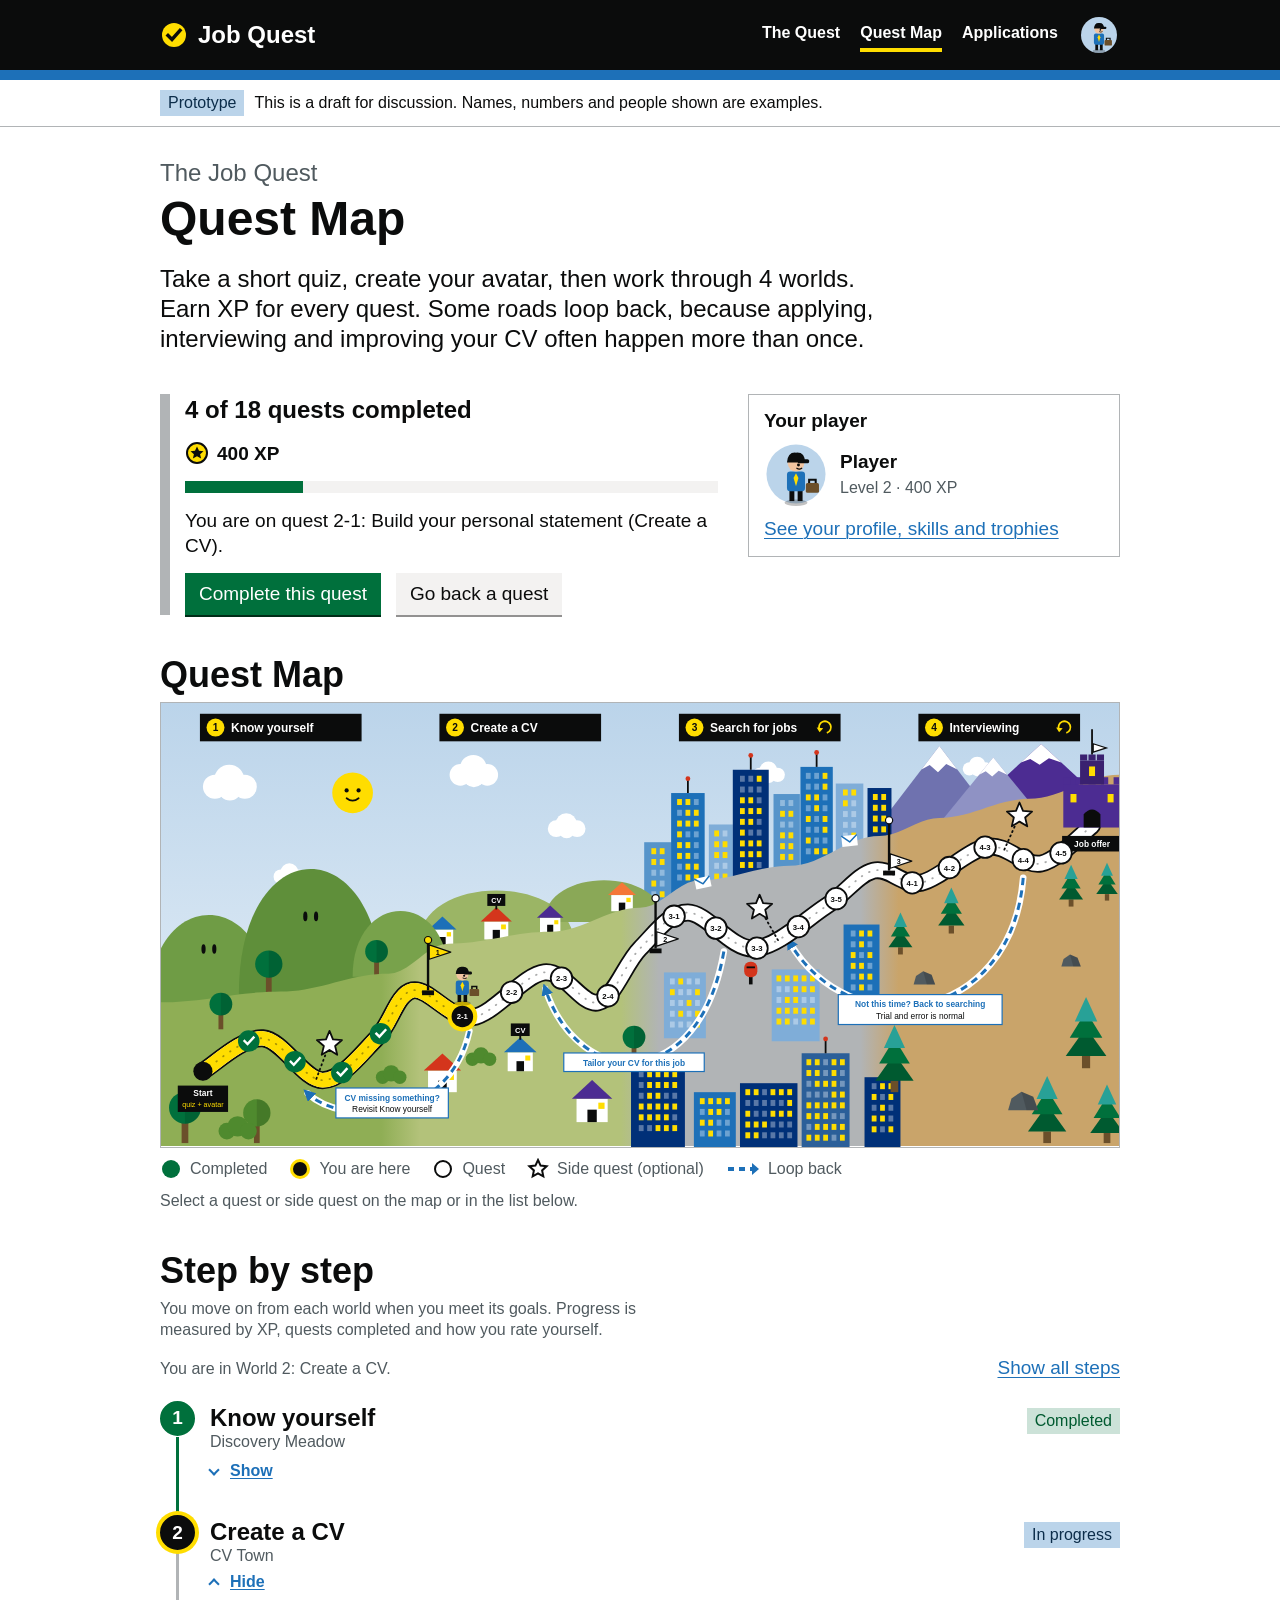
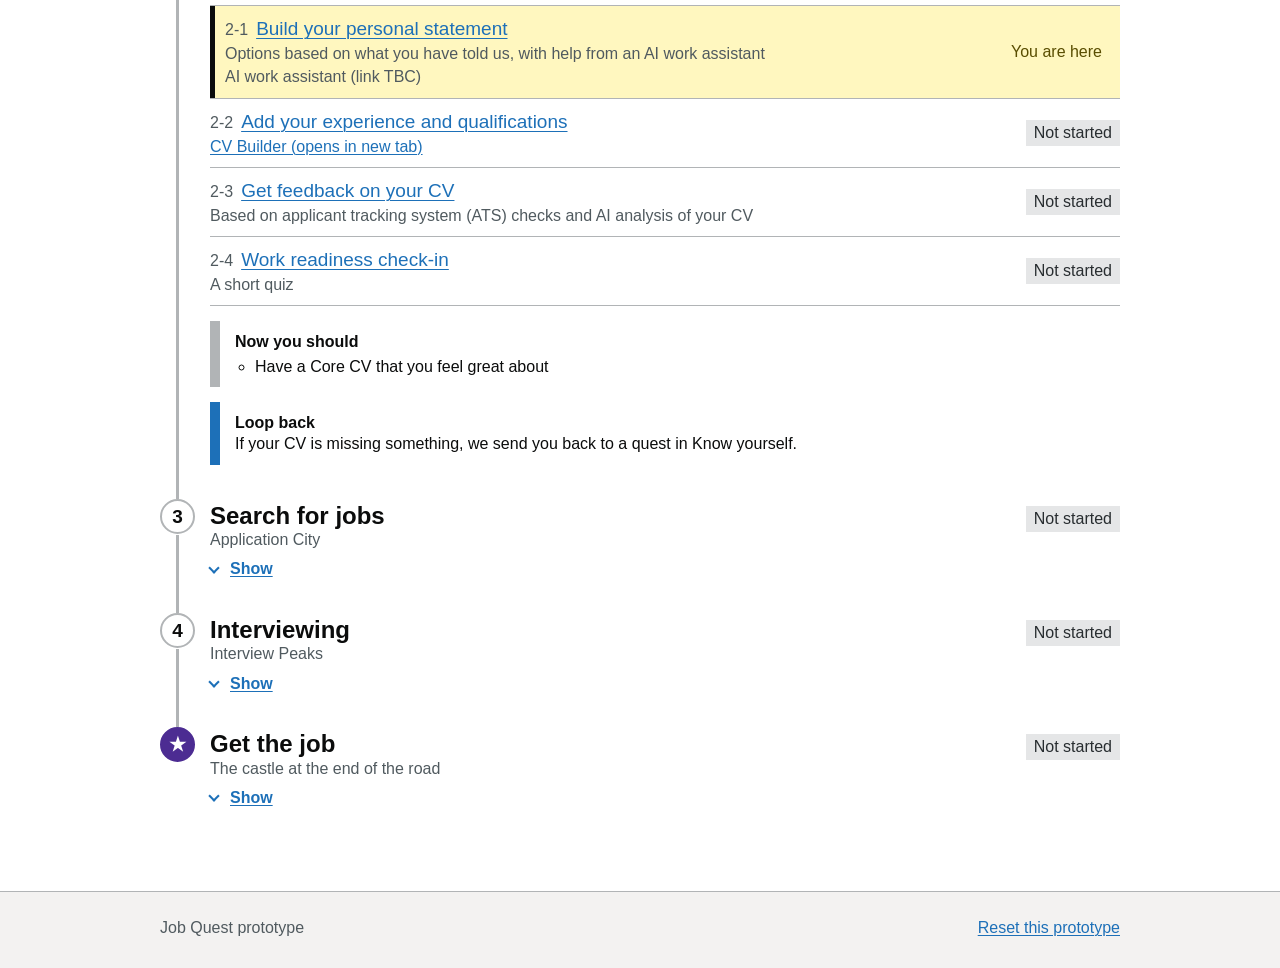
==== commit 202fe701: "Journey wording, collapsible step by step, avatar in header Co-Authored-By: Claude Opus 5.5 <noreply" ====
--- a/map.html
+++ b/map.html
@@ -3,7 +3,7 @@
 <head>
 <meta charset="utf-8">
 <meta name="viewport" content="width=device-width, initial-scale=1, viewport-fit=cover">
-<title>Quest map – Job Quest</title>
+<title>Quest Map – Job Quest</title>
 <link rel="stylesheet" href="jq.css">
 <style>
 /* Layout: public-service style page — black header bar, single column; "before the quest" flow, progress + leaderboard, illustrated map with loop roads, then step-by-step list. Single light theme by design. */
@@ -127,6 +127,19 @@
 .inset strong { display: block; margin-bottom: 4px; font-size: 16px; }
 .inset ul { margin: 0; padding-left: 20px; }
 .inset.loop { border-left-color: var(--link); }
+.steps-tools { display: flex; flex-wrap: wrap; justify-content: space-between; align-items: baseline; gap: 10px 20px; margin-top: 15px; }
+.step-toggle { font: inherit; background: none; border: 0; padding: 0; margin: 0; text-align: left; cursor: pointer; color: var(--text); display: block; width: 100%; }
+.step-toggle .t { display: block; font-size: 24px; font-weight: 700; line-height: 1.15; }
+.step-toggle .sh { display: inline-flex; align-items: center; gap: 8px; margin-top: 6px; font-size: 16px; color: var(--link); text-decoration: underline; text-underline-offset: .15em; }
+.step-toggle .chev { width: 8px; height: 8px; border: solid currentColor; border-width: 2px 2px 0 0; transform: rotate(135deg); margin: -4px 4px 0 0; display: inline-block; transition: transform .2s; }
+.step-toggle[aria-expanded="true"] .chev { transform: rotate(-45deg); margin-top: 3px; }
+.step-toggle:hover .t { text-decoration: underline; }
+.step-toggle:hover .sh { text-decoration-thickness: 3px; }
+.step-toggle:focus-visible { outline: 3px solid transparent; background: var(--focus); box-shadow: 0 -2px var(--focus), 0 4px var(--text); }
+.step-head h3 { flex: 1 1 260px; min-width: 0; }
+.step-toggle .place { display: block; font-weight: 400; }
+.step-body[hidden] { display: none; }
+.tasks li.here { background: #fff7bf; box-shadow: inset 5px 0 0 var(--text); padding-left: 15px; padding-right: 10px; }
 
 .footer { background: var(--bg-grey); border-top: 1px solid var(--border); }
 .footer .width { padding-block: 25px 30px; font-size: 16px; color: var(--secondary); }
@@ -142,7 +155,7 @@
   <div class="width">
     <div>
       <p class="caption">The Job Quest</p>
-      <h1>Quest map</h1>
+      <h1>Quest Map</h1>
       <p class="lead">Take a short quiz, create your avatar, then work through 4 worlds. Earn XP for every quest. Some roads loop back, because applying, interviewing and improving your CV often happen more than once.</p>
     </div>
 
@@ -165,7 +178,7 @@
     </section>
 
     <section aria-labelledby="map-h">
-      <h2 id="map-h">Quest map</h2>
+      <h2 id="map-h">Quest Map</h2>
       <div class="map">
         <div class="map-scroll">
           <svg id="map" viewBox="0 0 1600 740" role="img" aria-label="Illustrated map of the job seeking journey through Know yourself, Create a CV, Search for jobs and Interviewing to a job offer, with loop roads from Interviewing back to Search for jobs, from Search for jobs back to Create a CV, and from Create a CV back to Know yourself"></svg>
@@ -184,6 +197,7 @@
     <section aria-labelledby="steps-h">
       <h2 id="steps-h">Step by step</h2>
       <p class="body-s">You move on from each world when you meet its goals. Progress is measured by XP, quests completed and how you rate yourself.</p>
+      <div class="steps-tools"><p class="body-s" id="steps-now" style="margin:0"></p><button class="linkbtn" type="button" id="toggle-all" aria-controls="steps">Show all steps</button></div>
       <ol class="steps" id="steps"></ol>
     </section>
   </div>
@@ -415,7 +429,14 @@
 const xp = () => cur * XP_QUEST + sideDone.size * XP_SIDE;
 
 
-function go(i) { cur = i; render(); }
+let openSteps = new Set(), lastWorld = null;
+function go(i) {
+  cur = i;
+  const w = cur >= TOTAL ? WORLDS.length : stages[cur].world;
+  if (w !== lastWorld) openSteps = new Set([w]); else openSteps.add(w);
+  lastWorld = w;
+  render();
+}
 function toggleSide(id) { sideDone.has(id) ? sideDone.delete(id) : sideDone.add(id); render(); }
 
 function render() {
@@ -468,14 +489,20 @@
   const av = JQ.avatar();
   document.getElementById('mini').innerHTML = `<div style="display:flex;gap:12px;align-items:center">${JQ.avatarSvg(av, 64, '#bbd4ea')}<div><strong>${JQ.esc(av.name)}</strong><br><span class="body-s">Level ${Math.floor(xp() / JQ.XP_LEVEL) + 1} · ${xp()} XP</span></div></div>`;
 
-  // Step by step
+  // Step by step: the world the character is in opens automatically
+  const curWorld = cur >= TOTAL ? WORLDS.length : stages[cur].world;
+  if (lastWorld === null) { openSteps = new Set([curWorld]); lastWorld = curWorld; }
+  const allOpen = openSteps.size === WORLDS.length + 1;
+  document.getElementById('toggle-all').textContent = allOpen ? 'Hide all steps' : 'Show all steps';
+  document.getElementById('steps-now').textContent = cur >= TOTAL ? 'You have reached the end of the journey.' : `You are in World ${curWorld + 1}: ${WORLDS[curWorld].name}.`;
+  const head = (k, num, title, place, tag) => `<div class="step-head"><h3><button class="step-toggle" type="button" data-toggle="${k}" aria-expanded="${openSteps.has(k)}" aria-controls="step-body-${k}"><span class="t">${title}</span><span class="place">${place}</span><span class="sh"><i class="chev" aria-hidden="true"></i>${openSteps.has(k) ? 'Hide' : 'Show'}<span class="visually-hidden"> this step</span></span></button></h3>${tag}</div>`;
   let idx = 0;
   const steps = WORLDS.map((w, k) => {
     const st = worldStatus(k);
     let items = w.stages.map((q, i) => {
       const my = idx++;
       const s = my < cur ? 'done' : my === cur ? 'now' : 'todo';
-      return `<li><span><span class="code">${k + 1}-${i + 1}</span><button class="linkbtn" type="button" data-i="${my}">${esc(q.name)}</button>${q.note ? `<span class="task-note">${esc(q.note)}</span>` : ''}${q.link ? `<span class="task-note">${q.link.href ? `<a href="${q.link.href}"${q.link.internal ? '' : ' target="_blank" rel="noopener"'}>${esc(q.link.text)}${q.link.internal ? '' : ' (opens in new tab)'}</a>` : esc(q.link.text)}</span>` : ''}</span>${TAGS[s]}</li>`;
+      return `<li class="${s === 'now' ? 'here' : ''}"><span><span class="code">${k + 1}-${i + 1}</span><button class="linkbtn" type="button" data-i="${my}">${esc(q.name)}</button>${q.note ? `<span class="task-note">${esc(q.note)}</span>` : ''}${q.link ? `<span class="task-note">${q.link.href ? `<a href="${q.link.href}"${q.link.internal ? '' : ' target="_blank" rel="noopener"'}>${esc(q.link.text)}${q.link.internal ? '' : ' (opens in new tab)'}</a>` : esc(q.link.text)}</span>` : ''}</span>${s === 'now' ? '<strong class="tag yellow">You are here</strong>' : TAGS[s]}</li>`;
     }).join('');
     items += w.side.map((q, j) => {
       const id = `s${k}-${j}`, done = sideDone.has(id);
@@ -483,11 +510,11 @@
     }).join('');
     const gate = `<div class="inset"><strong>Now you should</strong><ul>${w.gate.map(x => `<li>${esc(x)}</li>`).join('')}</ul></div>`;
     const loop = w.loop ? `<div class="inset loop"><strong>Loop back</strong>${esc(w.loop)}</div>` : '';
-    return `<li class="step ${st}"><span class="num" aria-hidden="true">${k + 1}</span><div class="step-head"><div><h3>${w.name}</h3><div class="place">${w.place}${w.owner ? ' · ' + w.owner : ''}</div></div>${TAGS[st]}</div><ul class="tasks">${items}</ul>${gate}${loop}</li>`;
+    return `<li class="step ${st}"><span class="num" aria-hidden="true">${k + 1}</span>${head(k, k + 1, w.name, w.place, TAGS[st])}<div class="step-body" id="step-body-${k}"${openSteps.has(k) ? '' : ' hidden'}><ul class="tasks">${items}</ul>${gate}${loop}</div></li>`;
   }).join('');
   const finalSt = cur >= TOTAL ? 'done' : '';
   document.getElementById('steps').innerHTML = steps +
-    `<li class="step final ${finalSt}"><span class="num" aria-hidden="true">★</span><div class="step-head"><div><h3>Get the job</h3><div class="place">The castle at the end of the road</div></div>${cur >= TOTAL ? TAGS.done : TAGS.todo}</div><ul class="tasks">${JQ.FINISH_STEPS.map(t => `<li><span>${t}</span></li>`).join('')}</ul><div class="buttons" style="margin-top:15px"><a class="btn secondary" href="profile.html#share">Share your news and tips</a></div></li>`;
+    `<li class="step final ${finalSt}"><span class="num" aria-hidden="true">★</span>${head(WORLDS.length, '★', 'Get the job', 'The castle at the end of the road', cur >= TOTAL ? TAGS.done : TAGS.todo)}<div class="step-body" id="step-body-${WORLDS.length}"${openSteps.has(WORLDS.length) ? '' : ' hidden'}><ul class="tasks">${JQ.FINISH_STEPS.map(t => `<li><span>${t}</span></li>`).join('')}</ul><div class="buttons" style="margin-top:15px"><a class="btn secondary" href="profile.html#share">Share your news and tips</a></div></div></li>`;
 }
 
 function handle(e) {
@@ -503,7 +530,18 @@
   const sel = t.dataset.side ? `[data-side="${t.dataset.side}"]` : `[data-i="${t.dataset.i}"]`;
   svg.querySelector(sel)?.focus();
 });
-document.getElementById('steps').addEventListener('click', handle);
+document.getElementById('steps').addEventListener('click', e => {
+  const t = e.target.closest('[data-toggle]');
+  if (!t) { handle(e); return; }
+  const k = +t.dataset.toggle;
+  openSteps.has(k) ? openSteps.delete(k) : openSteps.add(k);
+  render();
+  document.querySelector(`[data-toggle="${k}"]`)?.focus();
+});
+document.getElementById('toggle-all').addEventListener('click', () => {
+  openSteps = openSteps.size === WORLDS.length + 1 ? new Set() : new Set([...Array(WORLDS.length + 1).keys()]);
+  render();
+});
 document.getElementById('prev').addEventListener('click', () => { if (cur > 0) go(cur - 1); });
 document.getElementById('next').addEventListener('click', () => { if (cur < TOTAL) go(cur + 1); });
 render();
--- a/jq.css
+++ b/jq.css
@@ -136,3 +136,11 @@
 
 @media (prefers-reduced-motion: reduce) { .meter > i { transition: none; } * { animation: none !important; } }
 .visually-hidden { position: absolute !important; width: 1px; height: 1px; margin: 0; overflow: hidden; clip: rect(0 0 0 0); clip-path: inset(50%); white-space: nowrap; }
+
+/* Avatar link in the header */
+.nav { align-items: center; }
+.nav a.nav-avatar { padding: 0; border: 3px solid transparent; border-radius: 50%; display: block; line-height: 0; }
+.nav a.nav-avatar svg { display: block; border-radius: 50%; background: #bbd4ea; }
+.nav a.nav-avatar:hover { border-color: var(--white); }
+.nav a.nav-avatar[aria-current="page"] { border-color: var(--focus); }
+.header a.nav-avatar:focus-visible { background: none; box-shadow: none; border-color: var(--focus); outline: 3px solid var(--text); }
